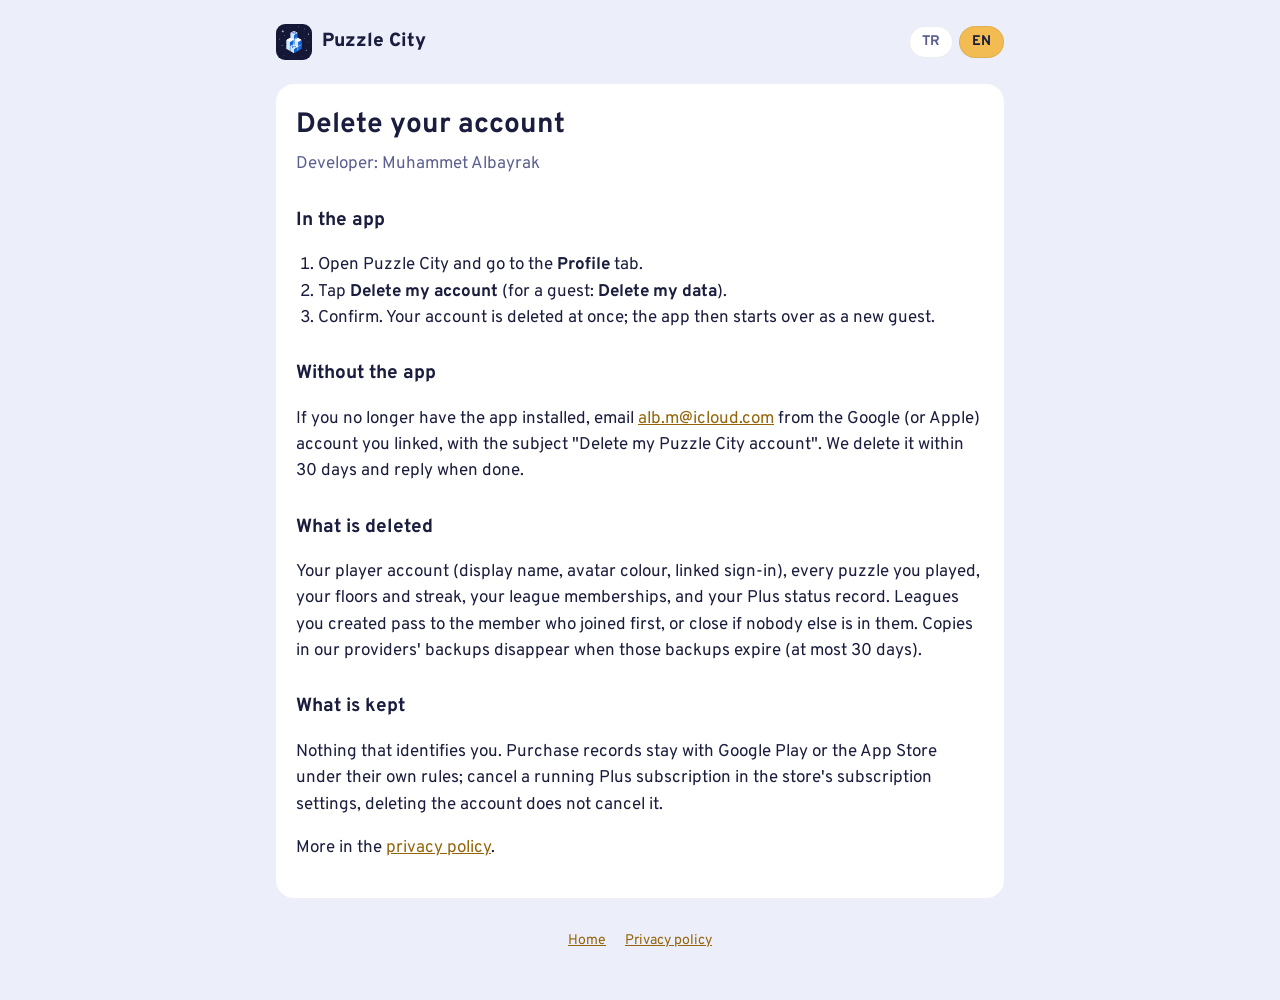
==== delete-account/index.html @ 0b58df6c "Account deletion page Co-Authored-By: Claude Fable 5.1 <noreply@anthropic.com>" ====
<!doctype html>
<html lang="en" data-lang="en"
      data-title-en="Delete your account - Puzzle City"
      data-title-tr="Hesabını sil - Bulmaca Şehri">
<head>
  <meta charset="utf-8">
  <meta name="viewport" content="width=device-width, initial-scale=1">
  <title>Delete your account - Puzzle City</title>
  <link rel="icon" href="/assets/app_icon.png">
  <link rel="preconnect" href="https://fonts.googleapis.com">
  <link rel="preconnect" href="https://fonts.gstatic.com" crossorigin>
  <link href="https://fonts.googleapis.com/css2?family=Overpass:wght@400;700;800;900&display=swap" rel="stylesheet">
  <link rel="stylesheet" href="/assets/style.css">
  <script src="/assets/lang.js"></script>
</head>
<body>
  <div class="page">
    <div class="topbar">
      <a class="brand" href="/">
        <img src="/assets/app_icon.png" alt="">
        <span lang="en">Puzzle City</span><span lang="tr">Bulmaca Şehri</span>
      </a>
      <div class="lang-switch">
        <button type="button" data-set-lang="tr">TR</button>
        <button type="button" data-set-lang="en">EN</button>
      </div>
    </div>

    <article class="card legal" lang="en">
      <h1>Delete your account</h1>
      <p class="updated">Developer: Muhammet Albayrak</p>

      <h2>In the app</h2>
      <ol>
        <li>Open Puzzle City and go to the <strong>Profile</strong> tab.</li>
        <li>Tap <strong>Delete my account</strong> (for a guest: <strong>Delete my data</strong>).</li>
        <li>Confirm. Your account is deleted at once; the app then starts over as a new guest.</li>
      </ol>

      <h2>Without the app</h2>
      <p>If you no longer have the app installed, email <a href="mailto:alb.m@icloud.com?subject=Delete%20my%20Puzzle%20City%20account">alb.m@icloud.com</a> from the Google (or Apple) account you linked, with the subject "Delete my Puzzle City account". We delete it within 30 days and reply when done.</p>

      <h2>What is deleted</h2>
      <p>Your player account (display name, avatar colour, linked sign-in), every puzzle you played, your floors and streak, your league memberships, and your Plus status record. Leagues you created pass to the member who joined first, or close if nobody else is in them. Copies in our providers' backups disappear when those backups expire (at most 30 days).</p>

      <h2>What is kept</h2>
      <p>Nothing that identifies you. Purchase records stay with Google Play or the App Store under their own rules; cancel a running Plus subscription in the store's subscription settings, deleting the account does not cancel it.</p>

      <p>More in the <a href="/privacy/">privacy policy</a>.</p>
    </article>

    <article class="card legal" lang="tr">
      <h1>Hesabını sil</h1>
      <p class="updated">Geliştirici: Muhammet Albayrak</p>

      <h2>Uygulamanın içinden</h2>
      <ol>
        <li>Bulmaca Şehri'ni aç, <strong>Profil</strong> sekmesine git.</li>
        <li><strong>Hesabımı sil</strong>'e dokun (misafirsen <strong>Verilerimi sil</strong>).</li>
        <li>Onayla. Hesabın hemen silinir; uygulama yeni bir misafir olarak baştan başlar.</li>
      </ol>

      <h2>Uygulama olmadan</h2>
      <p>Uygulama artık telefonunda yoksa, bağladığın Google (ya da Apple) hesabından <a href="mailto:alb.m@icloud.com?subject=Bulmaca%20%C5%9Eehri%20hesab%C4%B1m%C4%B1%20sil">alb.m@icloud.com</a> adresine "Bulmaca Şehri hesabımı sil" konulu bir e-posta gönder. 30 gün içinde sileriz ve bittiğinde yanıt veririz.</p>

      <h2>Silinenler</h2>
      <p>Oyuncu hesabın (görünen ad, avatar rengi, bağlı giriş), oynadığın bütün bulmacalar, katların ve serin, lig üyeliklerin ve Plus durumu kaydın. Kurduğun ligler ilk katılan üyeye geçer, kimse yoksa kapanır. Sağlayıcılarımızın yedeklerindeki kopyalar yedekler silinince (en çok 30 gün) kaybolur.</p>

      <h2>Kalanlar</h2>
      <p>Seni tanımlayan hiçbir şey kalmaz. Satın alma kayıtları Google Play ya da App Store'da kendi kurallarına göre durur; süren bir Plus aboneliğini mağazanın abonelik ayarlarından iptal et, hesabı silmek aboneliği iptal etmez.</p>

      <p>Ayrıntılar <a href="/privacy/">gizlilik politikasında</a>.</p>
    </article>

    <footer>
      <a href="/"><span lang="en">Home</span><span lang="tr">Ana sayfa</span></a>
      <a href="/privacy/"><span lang="en">Privacy policy</span><span lang="tr">Gizlilik politikası</span></a>
    </footer>
  </div>
</body>
</html>
---- assets/style.css ----
/* Puzzle City site: the app's "Alacakaranlık" palette. Night by default,
   day when the device prefers light. */
:root {
  --background: #12152b;
  --surface: #1c2042;
  --ink: #f2efff;
  --ink-muted: #a7a4cc;
  --outline: rgba(255, 255, 255, 0.08);
  --accent: #c3ccEB;
  --on-accent: #1b1530;
  --accent-ink: #c3ccEB;
  --sky-top: #141836;
  --sky-bottom: #4a3466;
  --window-on: #c3ccEB;
  --radius: 18px;
}

@media (prefers-color-scheme: light) {
  :root {
    --background: #eceef9;
    --surface: #ffffff;
    --ink: #1a1d3d;
    --ink-muted: #5b6090;
    --outline: rgba(26, 29, 61, 0.08);
    --accent: #f2bc52;
    --on-accent: #1a1d3d;
    --accent-ink: #94650a;
    --sky-top: #bfd0f0;
    --sky-bottom: #f5dde3;
    --window-on: #f7c766;
  }
}

* { box-sizing: border-box; }

html { -webkit-text-size-adjust: 100%; }

body {
  margin: 0;
  background: var(--background);
  color: var(--ink);
  font-family: "Overpass", system-ui, -apple-system, "Segoe UI", sans-serif;
  font-size: 17px;
  line-height: 1.55;
}

/* Only the chosen language shows; both are in the page for readers
   without JavaScript. */
html[data-lang="tr"] [lang="en"]:not(html),
html[data-lang="en"] [lang="tr"]:not(html) { display: none; }

a { color: var(--accent-ink); }

.page {
  max-width: 760px;
  margin: 0 auto;
  padding: 24px 16px 48px;
}

.topbar {
  display: flex;
  align-items: center;
  justify-content: space-between;
  gap: 12px;
  margin-bottom: 24px;
}

.brand {
  display: flex;
  align-items: center;
  gap: 10px;
  color: var(--ink);
  text-decoration: none;
  font-weight: 800;
  font-size: 19px;
}

.brand img { width: 36px; height: 36px; border-radius: 9px; }

.lang-switch { display: flex; gap: 6px; }

.lang-switch button {
  font: inherit;
  font-size: 14px;
  font-weight: 700;
  padding: 4px 12px;
  border-radius: 999px;
  border: 1px solid var(--outline);
  background: var(--surface);
  color: var(--ink-muted);
  cursor: pointer;
}

.lang-switch button[aria-pressed="true"] {
  background: var(--accent);
  color: var(--on-accent);
}

.hero {
  padding: 32px 24px;
  border-radius: var(--radius);
  background: linear-gradient(135deg, var(--sky-top), var(--sky-bottom));
  text-align: center;
}

.hero img { width: 96px; height: 96px; border-radius: 22px; }

.hero h1 { margin: 16px 0 4px; font-size: 32px; line-height: 1.2; }

.hero p { margin: 0; color: var(--ink-muted); }

.card {
  margin-top: 16px;
  padding: 20px;
  border-radius: var(--radius);
  background: var(--surface);
}

.card h2 { margin: 0 0 8px; font-size: 20px; }

.buildings {
  display: grid;
  grid-template-columns: repeat(auto-fit, minmax(200px, 1fr));
  gap: 10px;
  margin: 0;
  padding: 0;
  list-style: none;
}

.buildings li {
  padding: 12px 14px;
  border-radius: 12px;
  border: 1px solid var(--outline);
}

.buildings strong { display: block; }

.buildings span { color: var(--ink-muted); font-size: 15px; }

.stores {
  display: flex;
  flex-wrap: wrap;
  gap: 10px;
  justify-content: center;
  margin-top: 20px;
}

.button {
  display: inline-block;
  padding: 12px 22px;
  border-radius: 999px;
  background: var(--accent);
  color: var(--on-accent);
  font-weight: 800;
  text-decoration: none;
}

.button.secondary {
  background: transparent;
  color: var(--ink);
  border: 1px solid var(--ink-muted);
}

.button[aria-disabled="true"] { opacity: 0.55; pointer-events: none; }

.code {
  font-size: 44px;
  font-weight: 900;
  letter-spacing: 10px;
  margin: 8px 0;
  overflow-wrap: anywhere;
}

.legal h1 { font-size: 28px; margin: 0 0 4px; }

.legal h2 { font-size: 19px; margin: 28px 0 6px; }

.legal .updated { color: var(--ink-muted); margin: 0 0 16px; }

.legal ul, .legal ol { padding-left: 22px; }

footer {
  margin-top: 32px;
  color: var(--ink-muted);
  font-size: 14px;
  text-align: center;
}

footer a { margin: 0 8px; }
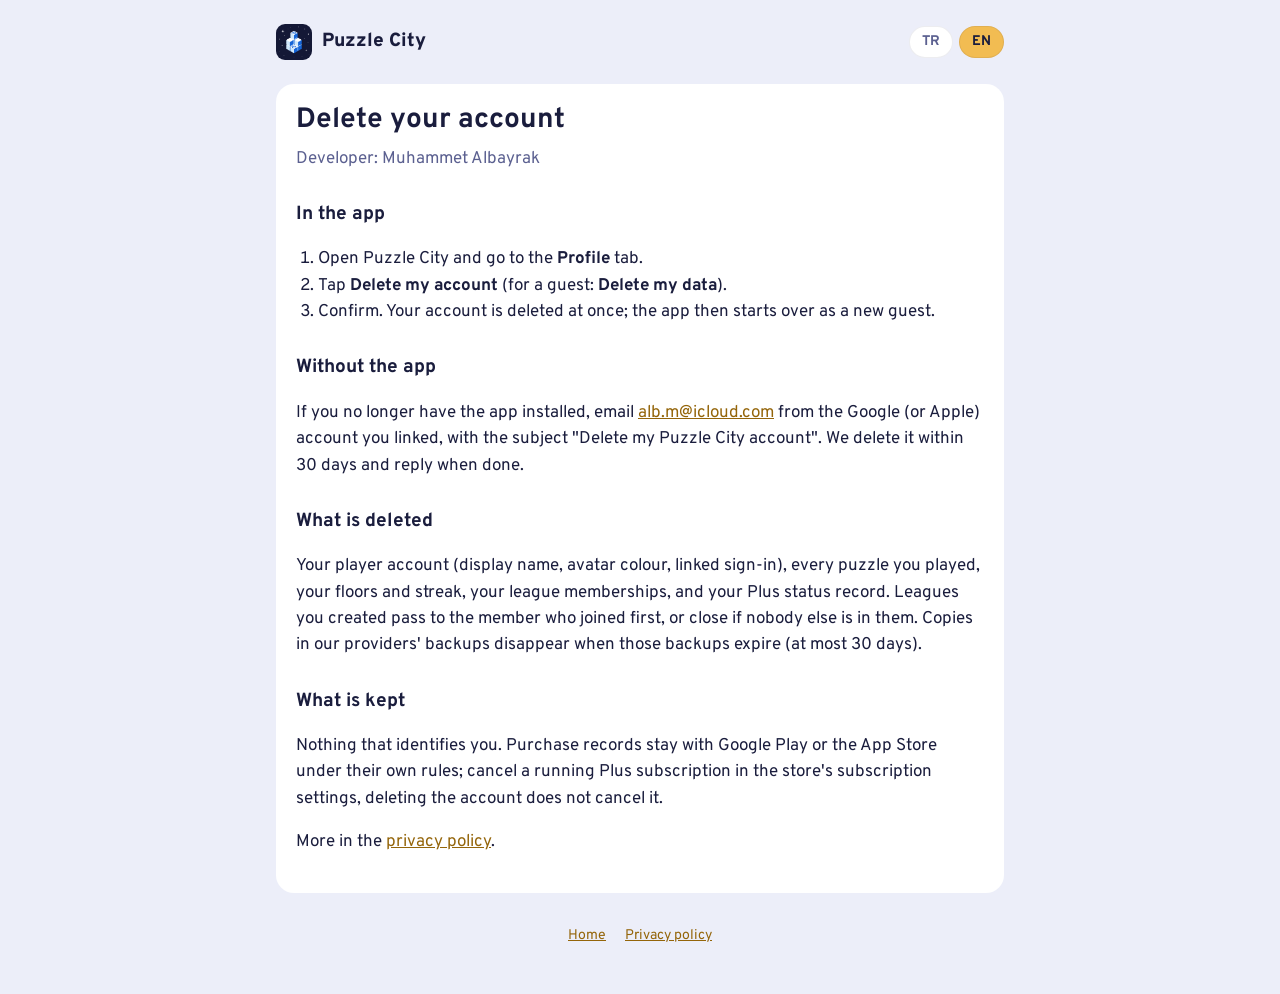
==== commit 32b9c5cb: "Version the stylesheet so pages don't pick up a cached old one Co-Authored-By: Claude Opus 5.5 <nore" ====
--- a/delete-account/index.html
+++ b/delete-account/index.html
@@ -10,7 +10,7 @@
   <link rel="preconnect" href="https://fonts.googleapis.com">
   <link rel="preconnect" href="https://fonts.gstatic.com" crossorigin>
   <link href="https://fonts.googleapis.com/css2?family=Overpass:wght@400;700;800;900&display=swap" rel="stylesheet">
-  <link rel="stylesheet" href="/assets/style.css">
+  <link rel="stylesheet" href="/assets/style.css?v=2">
   <script src="/assets/lang.js"></script>
 </head>
 <body>
--- a/assets/style.css
+++ b/assets/style.css
@@ -179,6 +179,53 @@
 
 .legal ul, .legal ol { padding-left: 22px; }
 
+.card h1 { margin: 0 0 8px; font-size: 28px; line-height: 1.2; }
+
+/* Press kit */
+.city-video {
+  display: block;
+  width: 100%;
+  aspect-ratio: 3 / 2;
+  border-radius: var(--radius);
+  background: var(--surface);
+}
+
+.facts {
+  display: grid;
+  grid-template-columns: max-content 1fr;
+  gap: 6px 16px;
+  margin: 0;
+}
+
+.facts dt { color: var(--ink-muted); }
+
+.facts dd { margin: 0; }
+
+.shots {
+  display: flex;
+  gap: 10px;
+  overflow-x: auto;
+  padding-bottom: 6px;
+}
+
+.shots img {
+  flex: 0 0 auto;
+  width: 160px;
+  height: auto;
+  border-radius: 14px;
+}
+
+@media (min-width: 700px) {
+  .shots img { flex: 1 1 0; width: auto; min-width: 0; }
+}
+
+.downloads { margin: 0; padding-left: 22px; }
+
+@media (max-width: 480px) {
+  .facts { grid-template-columns: 1fr; gap: 0; }
+  .facts dd { margin-bottom: 8px; }
+}
+
 footer {
   margin-top: 32px;
   color: var(--ink-muted);
